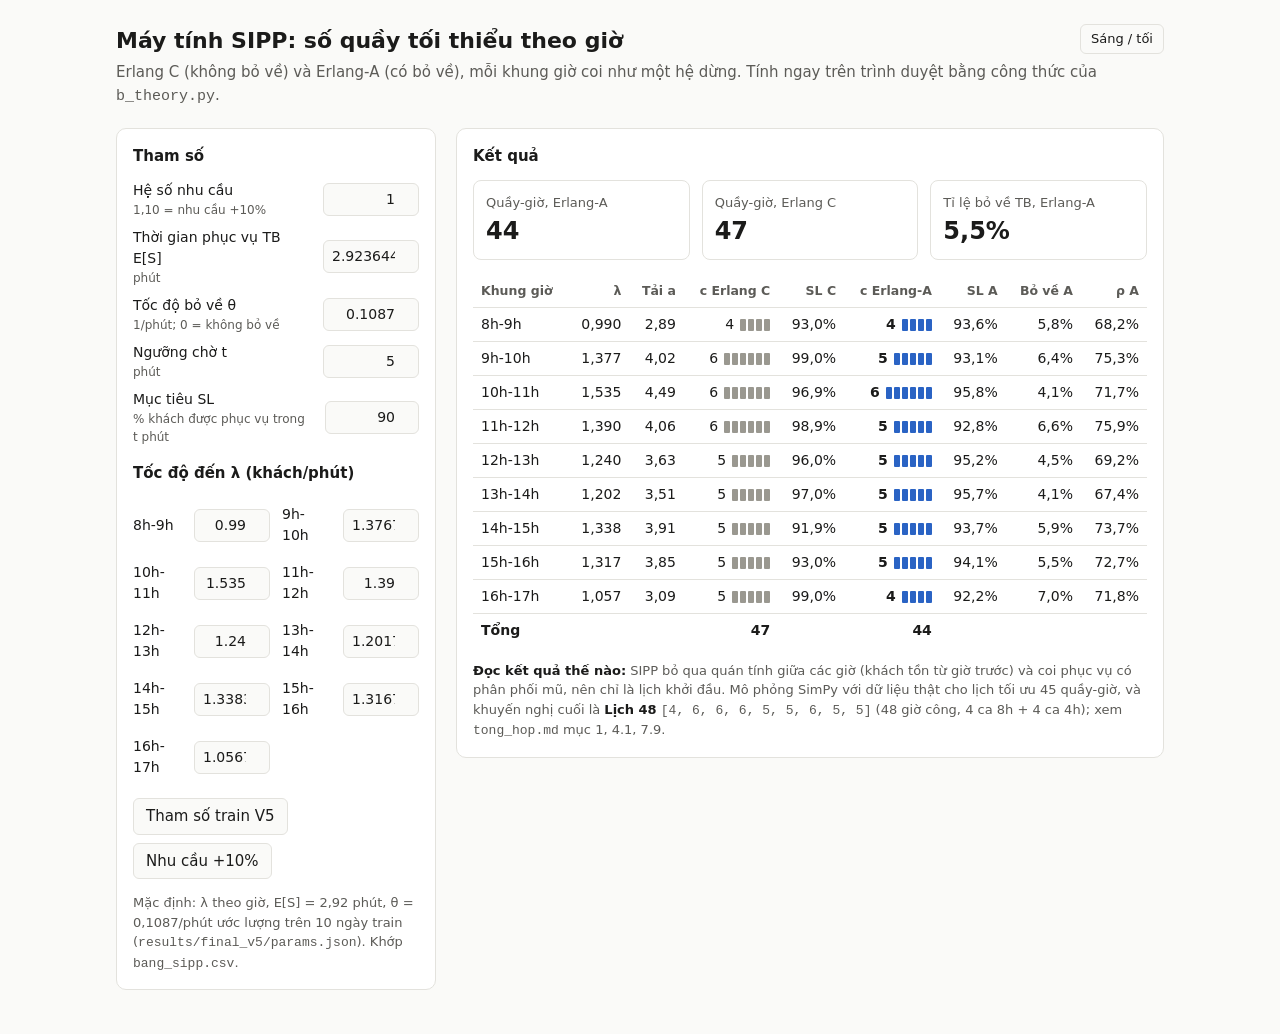
==== docs/demo/sipp.html @ 29e211b9 "feat(D5): trang demo SIPP (docs/demo/sipp.html), tính Erlang C / Erlang-A trên trình duyệt sipp_math" ====
<!doctype html>
<html lang="vi">
<head>
<meta charset="utf-8">
<meta name="viewport" content="width=device-width, initial-scale=1">
<title>Máy tính SIPP</title>
<style>
  :root {
    --bg: #fafaf8; --surface: #ffffff; --ink: #1b1b1a; --muted: #5c5b57; --line: #e3e2dd;
    --accent: #2a63c4; --accent-soft: #e4ecfa; --c-bar: #9a9890; --a-bar: #2a63c4; --warn: #b4441b;
  }
  @media (prefers-color-scheme: dark) {
    :root:not([data-theme="light"]) {
      --bg: #161615; --surface: #1f1f1d; --ink: #ecebe6; --muted: #a5a39c; --line: #34332f;
      --accent: #7aa6f0; --accent-soft: #23314a; --c-bar: #77756e; --a-bar: #7aa6f0; --warn: #f08a5d;
    }
  }
  :root[data-theme="dark"] {
    --bg: #161615; --surface: #1f1f1d; --ink: #ecebe6; --muted: #a5a39c; --line: #34332f;
    --accent: #7aa6f0; --accent-soft: #23314a; --c-bar: #77756e; --a-bar: #7aa6f0; --warn: #f08a5d;
  }
  * { box-sizing: border-box; }
  body { margin: 0; background: var(--bg); color: var(--ink);
         font: 15px/1.5 system-ui, -apple-system, "Segoe UI", Roboto, sans-serif; }
  main { max-width: 1080px; margin: 0 auto; padding: 24px 16px 48px; }
  h1 { font-size: 22px; margin: 0 0 4px; }
  .sub { color: var(--muted); margin: 0 0 20px; }
  .grid { display: grid; grid-template-columns: 320px 1fr; gap: 20px; align-items: start; }
  @media (max-width: 860px) { .grid { grid-template-columns: 1fr; } }
  section { background: var(--surface); border: 1px solid var(--line); border-radius: 10px; padding: 16px; min-width: 0; }
  h2 { font-size: 15px; margin: 0 0 12px; }
  label { display: flex; justify-content: space-between; align-items: center; gap: 12px; margin: 8px 0; font-size: 14px; }
  label span small { color: var(--muted); display: block; font-size: 12px; }
  input { width: 96px; padding: 5px 8px; border: 1px solid var(--line); border-radius: 6px;
          background: var(--bg); color: var(--ink); font: inherit; text-align: right; }
  input:focus { outline: 2px solid var(--accent); outline-offset: 1px; }
  .rates { display: grid; grid-template-columns: 1fr 1fr; gap: 0 12px; }
  .rates label input { width: 76px; }
  @media (max-width: 440px) { .rates { grid-template-columns: 1fr; } }
  .btns { display: flex; flex-wrap: wrap; gap: 8px; margin-top: 12px; }
  button { padding: 6px 12px; border: 1px solid var(--line); border-radius: 6px; background: var(--bg);
           color: var(--ink); font: inherit; cursor: pointer; }
  button:hover { border-color: var(--accent); }
  .kpis { display: grid; grid-template-columns: repeat(3, 1fr); gap: 12px; margin-bottom: 16px; }
  @media (max-width: 520px) { .kpis { grid-template-columns: 1fr; } }
  .kpi { border: 1px solid var(--line); border-radius: 8px; padding: 10px 12px; }
  .kpi b { display: block; font-size: 24px; font-variant-numeric: tabular-nums; }
  .kpi span { color: var(--muted); font-size: 13px; }
  .tablewrap { overflow-x: auto; }
  table { width: 100%; border-collapse: collapse; font-variant-numeric: tabular-nums; font-size: 14px; }
  th, td { padding: 6px 8px; border-bottom: 1px solid var(--line); text-align: right; white-space: nowrap; }
  th { color: var(--muted); font-weight: 600; font-size: 12.5px; }
  th:first-child, td:first-child { text-align: left; }
  tfoot td { font-weight: 600; border-bottom: none; }
  .bars { display: inline-flex; gap: 2px; vertical-align: middle; margin-left: 6px; }
  .bars i { display: inline-block; width: 6px; height: 12px; border-radius: 1px; background: var(--a-bar); }
  .c .bars i { background: var(--c-bar); }
  .note { color: var(--muted); font-size: 13px; margin: 14px 0 0; }
  .note strong { color: var(--ink); }
  .warn { color: var(--warn); }
  .theme { float: right; font-size: 13px; padding: 4px 10px; }
</style>
</head>
<body>
<main>
  <button class="theme" id="theme" type="button" aria-label="Đổi giao diện sáng / tối">Sáng / tối</button>
  <h1>Máy tính SIPP: số quầy tối thiểu theo giờ</h1>
  <p class="sub">Erlang C (không bỏ về) và Erlang-A (có bỏ về), mỗi khung giờ coi như một hệ dừng. Tính ngay trên trình duyệt bằng công thức của <code>b_theory.py</code>.</p>

  <div class="grid">
    <section aria-labelledby="h-in">
      <h2 id="h-in">Tham số</h2>
      <label><span>Hệ số nhu cầu<small>1,10 = nhu cầu +10%</small></span><input id="mult" type="number" step="0.05" min="0.1" value="1"></label>
      <label><span>Thời gian phục vụ TB E[S]<small>phút</small></span><input id="es" type="number" step="0.01" min="0.1"></label>
      <label><span>Tốc độ bỏ về θ<small>1/phút; 0 = không bỏ về</small></span><input id="theta" type="number" step="0.001" min="0"></label>
      <label><span>Ngưỡng chờ t<small>phút</small></span><input id="t" type="number" step="0.5" min="0" value="5"></label>
      <label><span>Mục tiêu SL<small>% khách được phục vụ trong t phút</small></span><input id="target" type="number" step="1" min="1" max="99.9" value="90"></label>
      <h2 style="margin-top:16px">Tốc độ đến λ (khách/phút)</h2>
      <div class="rates" id="rates"></div>
      <div class="btns">
        <button type="button" id="reset">Tham số train V5</button>
        <button type="button" id="plus10">Nhu cầu +10%</button>
      </div>
      <p class="note">Mặc định: λ theo giờ, E[S] = 2,92 phút, θ = 0,1087/phút ước lượng trên 10 ngày train (<code>results/final_v5/params.json</code>). Khớp <code>bang_sipp.csv</code>.</p>
    </section>

    <section aria-labelledby="h-out">
      <h2 id="h-out">Kết quả</h2>
      <div class="kpis">
        <div class="kpi"><span>Quầy-giờ, Erlang-A</span><b id="k-a">–</b></div>
        <div class="kpi"><span>Quầy-giờ, Erlang C</span><b id="k-c">–</b></div>
        <div class="kpi"><span>Tỉ lệ bỏ về TB, Erlang-A</span><b id="k-ab">–</b></div>
      </div>
      <div class="tablewrap">
        <table>
          <thead>
            <tr><th>Khung giờ</th><th>λ</th><th>Tải a</th><th>c Erlang C</th><th>SL C</th>
                <th>c Erlang-A</th><th>SL A</th><th>Bỏ về A</th><th>ρ A</th></tr>
          </thead>
          <tbody id="rows"></tbody>
          <tfoot><tr><td>Tổng</td><td></td><td></td><td id="f-c"></td><td></td><td id="f-a"></td><td></td><td></td><td></td></tr></tfoot>
        </table>
      </div>
      <p class="note" id="warn"></p>
      <p class="note"><strong>Đọc kết quả thế nào:</strong> SIPP bỏ qua quán tính giữa các giờ (khách tồn từ giờ trước) và coi phục vụ có phân phối mũ, nên chỉ là lịch khởi đầu. Mô phỏng SimPy với dữ liệu thật cho lịch tối ưu 45 quầy-giờ, và khuyến nghị cuối là <strong>Lịch 48</strong> <code>[4, 6, 6, 6, 5, 5, 6, 5, 5]</code> (48 giờ công, 4 ca 8h + 4 ca 4h); xem <code>tong_hop.md</code> mục 1, 4.1, 7.9.</p>
    </section>
  </div>
</main>

<script src="sipp_math.js"></script>
<script>
(function () {
  "use strict";
  var LABELS = ["8h-9h", "9h-10h", "10h-11h", "11h-12h", "12h-13h", "13h-14h", "14h-15h", "15h-16h", "16h-17h"];
  var DEFAULT = { rates: [0.99, 1.3767, 1.535, 1.39, 1.24, 1.2017, 1.3383, 1.3167, 1.0567],
                  es: 2.9236448156318935, theta: 0.1087, t: 5, target: 90, mult: 1 };
  var $ = function (id) { return document.getElementById(id); };
  var fmt = function (x, d) { return isFinite(x) ? x.toFixed(d).replace(".", ",") : "–"; };
  var pct = function (x) { return isFinite(x) ? (x * 100).toFixed(1).replace(".", ",") + "%" : "–"; };
  var bars = function (n) { return '<span class="bars" aria-hidden="true">' + new Array(n + 1).join("<i></i>") + "</span>"; };

  var ratesBox = $("rates");
  LABELS.forEach(function (lab, h) {
    ratesBox.insertAdjacentHTML("beforeend",
      '<label><span>' + lab + '</span><input id="r' + h + '" type="number" step="0.01" min="0" aria-label="λ ' + lab + '"></label>');
  });

  function setInputs(p) {
    p.rates.forEach(function (r, h) { $("r" + h).value = r; });
    $("es").value = p.es; $("theta").value = p.theta; $("t").value = p.t;
    $("target").value = p.target; $("mult").value = p.mult;
  }

  function num(id) { var v = parseFloat($(id).value); return isFinite(v) ? v : NaN; }

  function render() {
    var mult = num("mult"), es = num("es"), theta = num("theta"), t = num("t"), target = num("target") / 100;
    var rates = LABELS.map(function (_, h) { return num("r" + h) * mult; });
    var bad = [mult, es, theta, t, target].concat(rates).some(function (v) { return !isFinite(v) || v < 0; }) ||
              es <= 0 || target <= 0 || target >= 1;
    if (bad) { $("warn").innerHTML = '<span class="warn">Tham số chưa hợp lệ: cần số dương, mục tiêu trong (0, 100).</span>'; return; }
    var mu = 1 / es;
    var sa = SippMath.sippSchedule(rates, mu, theta, target, t, true);
    var sc = SippMath.sippSchedule(rates, mu, 0, target, t, false);
    var html = "", totA = 0, totC = 0, abArr = 0, lamTot = 0, notFound = [];
    rates.forEach(function (lam, h) {
      var ca = sa[h].c, cc = sc[h].c;
      var ea = SippMath.erlangA(lam, mu, theta, ca, t), ec = SippMath.mmc(lam, mu, cc, t);
      if (!sa[h].found || !sc[h].found) notFound.push(LABELS[h]);
      totA += ca; totC += cc; abArr += ea.p_ab * lam; lamTot += lam;
      html += "<tr><td>" + LABELS[h] + "</td><td>" + fmt(lam, 3) + "</td><td>" + fmt(lam * es, 2) + "</td>" +
              '<td class="c">' + cc + bars(cc) + "</td><td>" + pct(ec.P_sla) + "</td>" +
              "<td><strong>" + ca + "</strong>" + bars(ca) + "</td><td>" + pct(ea.SL) + "</td>" +
              "<td>" + pct(ea.p_ab) + "</td><td>" + pct(ea.util) + "</td></tr>";
    });
    $("rows").innerHTML = html;
    $("f-a").textContent = totA; $("f-c").textContent = totC;
    $("k-a").textContent = totA; $("k-c").textContent = totC;
    $("k-ab").textContent = lamTot > 0 ? pct(abArr / lamTot) : "–";
    $("warn").innerHTML = notFound.length
      ? '<span class="warn">Không đạt mục tiêu với tối đa 40 giá trị c ở: ' + notFound.join(", ") + " (hiển thị c dự phòng).</span>" : "";
  }

  document.querySelectorAll("input").forEach(function (el) { el.addEventListener("input", render); });
  $("reset").addEventListener("click", function () { setInputs(DEFAULT); render(); });
  $("plus10").addEventListener("click", function () { $("mult").value = 1.1; render(); });
  $("theme").addEventListener("click", function () {
    var root = document.documentElement, dark = root.getAttribute("data-theme") === "dark" ||
      (!root.getAttribute("data-theme") && window.matchMedia("(prefers-color-scheme: dark)").matches);
    root.setAttribute("data-theme", dark ? "light" : "dark");
  });
  setInputs(DEFAULT);
  render();
})();
</script>
</body>
</html>
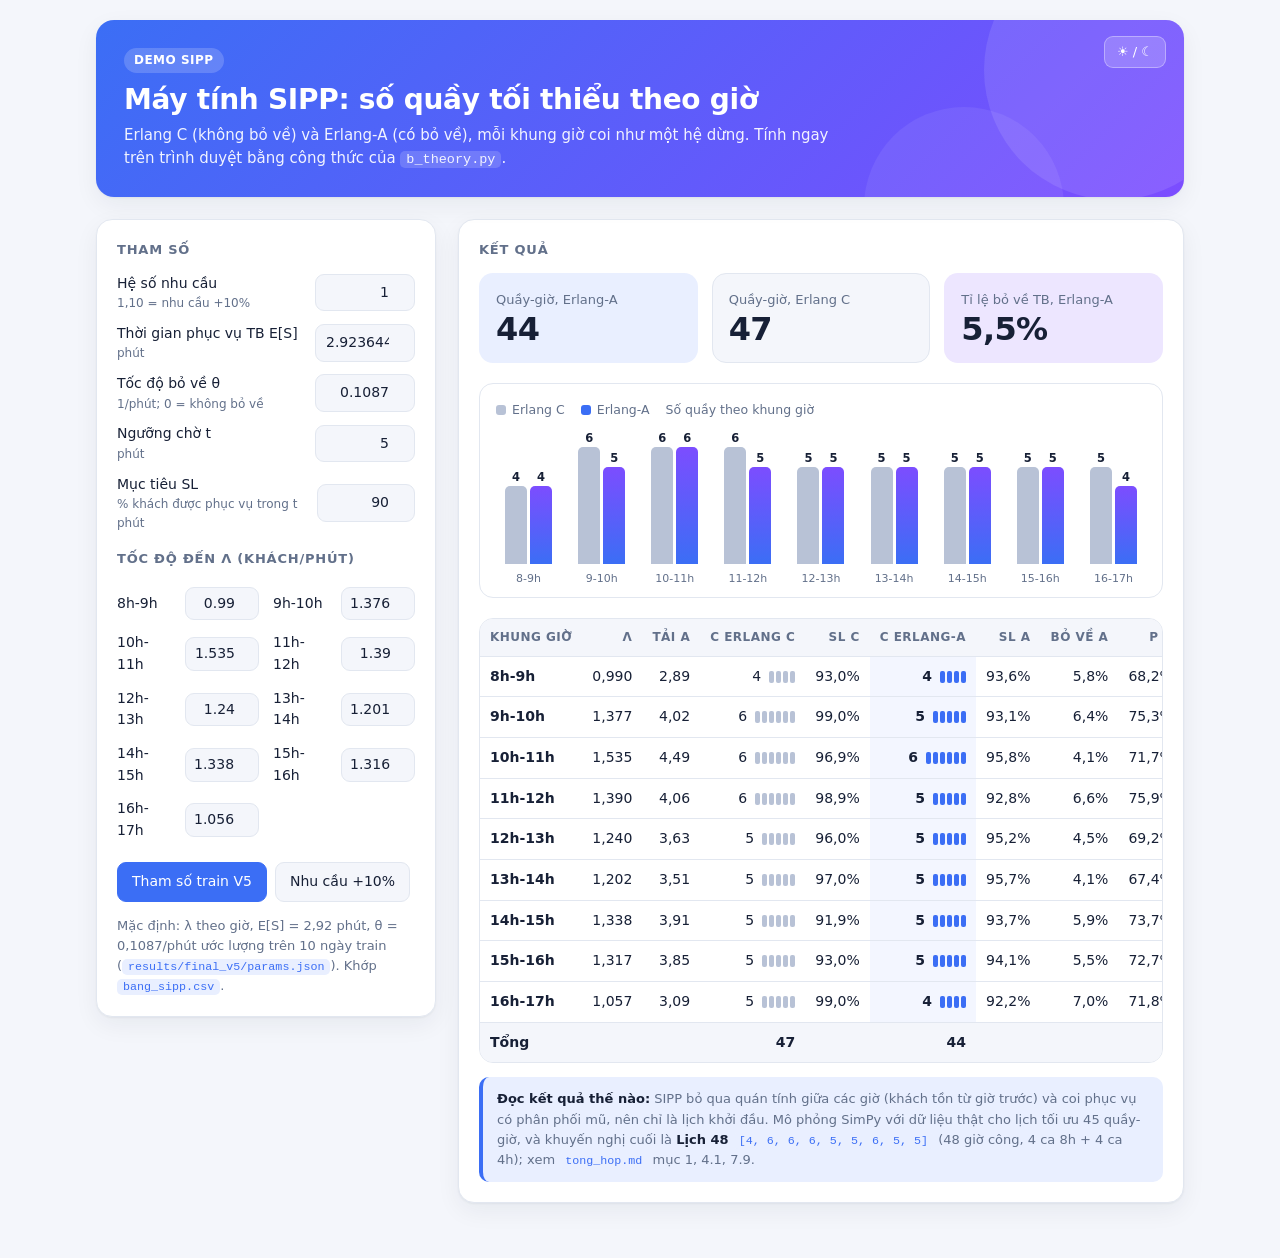
==== commit 28b958e5: "style(demo): làm đẹp giao diện trang SIPP, thêm biểu đồ cột Erlang C / Erlang-A Co-Authored-By: Clau" ====
--- a/docs/demo/sipp.html
+++ b/docs/demo/sipp.html
@@ -6,69 +6,113 @@
 <title>Máy tính SIPP</title>
 <style>
   :root {
-    --bg: #fafaf8; --surface: #ffffff; --ink: #1b1b1a; --muted: #5c5b57; --line: #e3e2dd;
-    --accent: #2a63c4; --accent-soft: #e4ecfa; --c-bar: #9a9890; --a-bar: #2a63c4; --warn: #b4441b;
+    --bg: #f4f6fb; --surface: #ffffff; --ink: #172036; --muted: #62708a; --line: #e2e7f0;
+    --accent: #3b6ef5; --accent2: #7c4dff; --accent-soft: #e9efff; --c-bar: #b8c2d6; --a-bar: #3b6ef5;
+    --warn: #d4501f; --shadow: 0 1px 2px rgba(23,32,54,.05), 0 8px 24px rgba(23,32,54,.06);
+    --hero: linear-gradient(135deg, #3b6ef5 0%, #7c4dff 100%);
   }
   @media (prefers-color-scheme: dark) {
     :root:not([data-theme="light"]) {
-      --bg: #161615; --surface: #1f1f1d; --ink: #ecebe6; --muted: #a5a39c; --line: #34332f;
-      --accent: #7aa6f0; --accent-soft: #23314a; --c-bar: #77756e; --a-bar: #7aa6f0; --warn: #f08a5d;
+      --bg: #0f1423; --surface: #171d31; --ink: #e8ecf8; --muted: #93a0bd; --line: #262e47;
+      --accent: #7c9cff; --accent2: #a58bff; --accent-soft: #212b4d; --c-bar: #4a5576; --a-bar: #7c9cff;
+      --warn: #ff9166; --shadow: 0 1px 2px rgba(0,0,0,.3), 0 8px 24px rgba(0,0,0,.35);
+      --hero: linear-gradient(135deg, #2a3f8f 0%, #4a2f9e 100%);
     }
   }
   :root[data-theme="dark"] {
-    --bg: #161615; --surface: #1f1f1d; --ink: #ecebe6; --muted: #a5a39c; --line: #34332f;
-    --accent: #7aa6f0; --accent-soft: #23314a; --c-bar: #77756e; --a-bar: #7aa6f0; --warn: #f08a5d;
+    --bg: #0f1423; --surface: #171d31; --ink: #e8ecf8; --muted: #93a0bd; --line: #262e47;
+    --accent: #7c9cff; --accent2: #a58bff; --accent-soft: #212b4d; --c-bar: #4a5576; --a-bar: #7c9cff;
+    --warn: #ff9166; --shadow: 0 1px 2px rgba(0,0,0,.3), 0 8px 24px rgba(0,0,0,.35);
+    --hero: linear-gradient(135deg, #2a3f8f 0%, #4a2f9e 100%);
   }
   * { box-sizing: border-box; }
   body { margin: 0; background: var(--bg); color: var(--ink);
-         font: 15px/1.5 system-ui, -apple-system, "Segoe UI", Roboto, sans-serif; }
-  main { max-width: 1080px; margin: 0 auto; padding: 24px 16px 48px; }
-  h1 { font-size: 22px; margin: 0 0 4px; }
-  .sub { color: var(--muted); margin: 0 0 20px; }
-  .grid { display: grid; grid-template-columns: 320px 1fr; gap: 20px; align-items: start; }
-  @media (max-width: 860px) { .grid { grid-template-columns: 1fr; } }
-  section { background: var(--surface); border: 1px solid var(--line); border-radius: 10px; padding: 16px; min-width: 0; }
-  h2 { font-size: 15px; margin: 0 0 12px; }
-  label { display: flex; justify-content: space-between; align-items: center; gap: 12px; margin: 8px 0; font-size: 14px; }
-  label span small { color: var(--muted); display: block; font-size: 12px; }
-  input { width: 96px; padding: 5px 8px; border: 1px solid var(--line); border-radius: 6px;
-          background: var(--bg); color: var(--ink); font: inherit; text-align: right; }
-  input:focus { outline: 2px solid var(--accent); outline-offset: 1px; }
-  .rates { display: grid; grid-template-columns: 1fr 1fr; gap: 0 12px; }
-  .rates label input { width: 76px; }
+         font: 15px/1.55 Inter, system-ui, -apple-system, "Segoe UI", Roboto, sans-serif; }
+  main { max-width: 1120px; margin: 0 auto; padding: 20px 16px 56px; }
+  .hero { position: relative; background: var(--hero); color: #fff; border-radius: 18px; padding: 28px 28px 26px;
+          margin-bottom: 22px; box-shadow: var(--shadow); overflow: hidden; }
+  .hero::after { content: ""; position: absolute; right: -60px; top: -80px; width: 260px; height: 260px;
+                 border-radius: 50%; background: rgba(255,255,255,.1); }
+  .hero::before { content: ""; position: absolute; right: 120px; bottom: -110px; width: 200px; height: 200px;
+                  border-radius: 50%; background: rgba(255,255,255,.07); }
+  .hero > * { position: relative; z-index: 1; }
+  .badge { display: inline-block; font-size: 12px; font-weight: 600; letter-spacing: .04em; text-transform: uppercase;
+           background: rgba(255,255,255,.18); padding: 3px 10px; border-radius: 999px; margin-bottom: 10px; }
+  h1 { font-size: 28px; line-height: 1.2; margin: 0 0 8px; letter-spacing: -.01em; max-width: 720px; }
+  .sub { margin: 0; max-width: 720px; opacity: .92; }
+  .sub code { background: rgba(255,255,255,.18); color: #fff; }
+  code { background: var(--accent-soft); color: var(--accent); padding: 1px 6px; border-radius: 5px; font-size: .9em; }
+  .grid { display: grid; grid-template-columns: 340px 1fr; gap: 22px; align-items: start; }
+  @media (max-width: 900px) { .grid { grid-template-columns: 1fr; } }
+  section { background: var(--surface); border: 1px solid var(--line); border-radius: 16px; padding: 20px;
+            min-width: 0; box-shadow: var(--shadow); }
+  .side { position: sticky; top: 16px; }
+  @media (max-width: 900px) { .side { position: static; } }
+  h2 { font-size: 13px; margin: 0 0 12px; text-transform: uppercase; letter-spacing: .06em; color: var(--muted); }
+  label { display: flex; justify-content: space-between; align-items: center; gap: 12px; margin: 10px 0; font-size: 14px; font-weight: 500; }
+  label span small { color: var(--muted); display: block; font-size: 12px; font-weight: 400; }
+  input { width: 100px; padding: 7px 10px; border: 1px solid var(--line); border-radius: 9px;
+          background: var(--bg); color: var(--ink); font: inherit; text-align: right; transition: border-color .15s, box-shadow .15s; }
+  input:hover { border-color: var(--accent); }
+  input:focus { outline: none; border-color: var(--accent); box-shadow: 0 0 0 3px var(--accent-soft); }
+  .rates { display: grid; grid-template-columns: 1fr 1fr; gap: 0 14px; }
+  .rates label { margin: 6px 0; }
+  .rates label input { width: 74px; padding: 5px 8px; }
   @media (max-width: 440px) { .rates { grid-template-columns: 1fr; } }
-  .btns { display: flex; flex-wrap: wrap; gap: 8px; margin-top: 12px; }
-  button { padding: 6px 12px; border: 1px solid var(--line); border-radius: 6px; background: var(--bg);
-           color: var(--ink); font: inherit; cursor: pointer; }
-  button:hover { border-color: var(--accent); }
-  .kpis { display: grid; grid-template-columns: repeat(3, 1fr); gap: 12px; margin-bottom: 16px; }
-  @media (max-width: 520px) { .kpis { grid-template-columns: 1fr; } }
-  .kpi { border: 1px solid var(--line); border-radius: 8px; padding: 10px 12px; }
-  .kpi b { display: block; font-size: 24px; font-variant-numeric: tabular-nums; }
-  .kpi span { color: var(--muted); font-size: 13px; }
-  .tablewrap { overflow-x: auto; }
+  .btns { display: flex; flex-wrap: wrap; gap: 8px; margin-top: 14px; }
+  button { padding: 8px 14px; border: 1px solid var(--line); border-radius: 9px; background: var(--bg);
+           color: var(--ink); font: inherit; font-size: 14px; font-weight: 500; cursor: pointer; transition: all .15s; }
+  button:hover { border-color: var(--accent); color: var(--accent); transform: translateY(-1px); }
+  button.primary { background: var(--accent); border-color: var(--accent); color: #fff; }
+  button.primary:hover { color: #fff; filter: brightness(1.08); }
+  .kpis { display: grid; grid-template-columns: repeat(3, 1fr); gap: 14px; margin-bottom: 20px; }
+  @media (max-width: 560px) { .kpis { grid-template-columns: 1fr; } }
+  .kpi { border-radius: 14px; padding: 14px 16px; background: var(--accent-soft); border: 1px solid transparent; }
+  .kpi:nth-child(2) { background: var(--bg); border-color: var(--line); }
+  .kpi:nth-child(3) { background: color-mix(in srgb, var(--accent2) 14%, var(--surface)); }
+  .kpi b { display: block; font-size: 32px; line-height: 1.15; font-variant-numeric: tabular-nums; letter-spacing: -.02em; }
+  .kpi span { color: var(--muted); font-size: 13px; font-weight: 500; }
+  .chart { margin-bottom: 20px; padding: 16px 16px 10px; border: 1px solid var(--line); border-radius: 14px; }
+  .legend { display: flex; flex-wrap: wrap; gap: 16px; font-size: 12.5px; color: var(--muted); margin-bottom: 8px; }
+  .legend i { display: inline-block; width: 10px; height: 10px; border-radius: 3px; margin-right: 6px; vertical-align: -1px; }
+  .cols { display: grid; grid-template-columns: repeat(9, 1fr); gap: 8px; height: 160px; align-items: end; }
+  .col { display: flex; flex-direction: column; align-items: center; height: 100%; justify-content: flex-end; min-width: 0; }
+  .pair { display: flex; gap: 3px; align-items: flex-end; width: 100%; justify-content: center; flex: 1; }
+  .pair div { width: 40%; max-width: 22px; border-radius: 5px 5px 0 0; position: relative; min-height: 2px; transition: height .3s; }
+  .pair .bc { background: var(--c-bar); } .pair .ba { background: linear-gradient(180deg, var(--accent2), var(--a-bar)); }
+  .pair div em { position: absolute; top: -17px; left: 50%; transform: translateX(-50%); font-style: normal; font-size: 11.5px; font-weight: 600; color: var(--ink); }
+  .col small { margin-top: 6px; font-size: 11px; color: var(--muted); white-space: nowrap; }
+  .tablewrap { overflow-x: auto; border: 1px solid var(--line); border-radius: 14px; }
   table { width: 100%; border-collapse: collapse; font-variant-numeric: tabular-nums; font-size: 14px; }
-  th, td { padding: 6px 8px; border-bottom: 1px solid var(--line); text-align: right; white-space: nowrap; }
-  th { color: var(--muted); font-weight: 600; font-size: 12.5px; }
-  th:first-child, td:first-child { text-align: left; }
-  tfoot td { font-weight: 600; border-bottom: none; }
-  .bars { display: inline-flex; gap: 2px; vertical-align: middle; margin-left: 6px; }
-  .bars i { display: inline-block; width: 6px; height: 12px; border-radius: 1px; background: var(--a-bar); }
+  th, td { padding: 9px 10px; border-bottom: 1px solid var(--line); text-align: right; white-space: nowrap; }
+  th { color: var(--muted); font-weight: 600; font-size: 12px; text-transform: uppercase; letter-spacing: .04em; background: var(--bg); }
+  th:first-child, td:first-child { text-align: left; font-weight: 600; }
+  tbody tr:hover { background: var(--accent-soft); }
+  tbody td:nth-child(6) { background: color-mix(in srgb, var(--accent) 6%, transparent); }
+  tfoot td { font-weight: 700; border-bottom: none; background: var(--bg); }
+  .bars { display: inline-flex; gap: 2px; vertical-align: middle; margin-left: 8px; }
+  .bars i { display: inline-block; width: 5px; height: 12px; border-radius: 2px; background: var(--a-bar); }
   .c .bars i { background: var(--c-bar); }
   .note { color: var(--muted); font-size: 13px; margin: 14px 0 0; }
   .note strong { color: var(--ink); }
-  .warn { color: var(--warn); }
-  .theme { float: right; font-size: 13px; padding: 4px 10px; }
+  .callout { background: var(--accent-soft); border-left: 4px solid var(--accent); border-radius: 10px; padding: 12px 14px; }
+  .warn { color: var(--warn); font-weight: 500; }
+  .theme { position: absolute; top: 16px; right: 18px; z-index: 2; background: rgba(255,255,255,.18); color: #fff;
+           border-color: rgba(255,255,255,.35); padding: 5px 12px; font-size: 13px; }
+  .theme:hover { color: #fff; background: rgba(255,255,255,.3); border-color: #fff; }
 </style>
 </head>
 <body>
 <main>
-  <button class="theme" id="theme" type="button" aria-label="Đổi giao diện sáng / tối">Sáng / tối</button>
+  <header class="hero">
+  <button class="theme" id="theme" type="button" aria-label="Đổi giao diện sáng / tối">&#9728; / &#9790;</button>
+  <span class="badge">Demo SIPP</span>
   <h1>Máy tính SIPP: số quầy tối thiểu theo giờ</h1>
   <p class="sub">Erlang C (không bỏ về) và Erlang-A (có bỏ về), mỗi khung giờ coi như một hệ dừng. Tính ngay trên trình duyệt bằng công thức của <code>b_theory.py</code>.</p>
+  </header>
 
   <div class="grid">
-    <section aria-labelledby="h-in">
+    <section class="side" aria-labelledby="h-in">
       <h2 id="h-in">Tham số</h2>
       <label><span>Hệ số nhu cầu<small>1,10 = nhu cầu +10%</small></span><input id="mult" type="number" step="0.05" min="0.1" value="1"></label>
       <label><span>Thời gian phục vụ TB E[S]<small>phút</small></span><input id="es" type="number" step="0.01" min="0.1"></label>
@@ -78,7 +122,7 @@
       <h2 style="margin-top:16px">Tốc độ đến λ (khách/phút)</h2>
       <div class="rates" id="rates"></div>
       <div class="btns">
-        <button type="button" id="reset">Tham số train V5</button>
+        <button type="button" class="primary" id="reset">Tham số train V5</button>
         <button type="button" id="plus10">Nhu cầu +10%</button>
       </div>
       <p class="note">Mặc định: λ theo giờ, E[S] = 2,92 phút, θ = 0,1087/phút ước lượng trên 10 ngày train (<code>results/final_v5/params.json</code>). Khớp <code>bang_sipp.csv</code>.</p>
@@ -90,6 +134,10 @@
         <div class="kpi"><span>Quầy-giờ, Erlang-A</span><b id="k-a">–</b></div>
         <div class="kpi"><span>Quầy-giờ, Erlang C</span><b id="k-c">–</b></div>
         <div class="kpi"><span>Tỉ lệ bỏ về TB, Erlang-A</span><b id="k-ab">–</b></div>
+      </div>
+      <div class="chart">
+        <div class="legend"><span><i style="background:var(--c-bar)"></i>Erlang C</span><span><i style="background:var(--a-bar)"></i>Erlang-A</span><span>Số quầy theo khung giờ</span></div>
+        <div class="cols" id="chart"></div>
       </div>
       <div class="tablewrap">
         <table>
@@ -102,7 +150,7 @@
         </table>
       </div>
       <p class="note" id="warn"></p>
-      <p class="note"><strong>Đọc kết quả thế nào:</strong> SIPP bỏ qua quán tính giữa các giờ (khách tồn từ giờ trước) và coi phục vụ có phân phối mũ, nên chỉ là lịch khởi đầu. Mô phỏng SimPy với dữ liệu thật cho lịch tối ưu 45 quầy-giờ, và khuyến nghị cuối là <strong>Lịch 48</strong> <code>[4, 6, 6, 6, 5, 5, 6, 5, 5]</code> (48 giờ công, 4 ca 8h + 4 ca 4h); xem <code>tong_hop.md</code> mục 1, 4.1, 7.9.</p>
+      <p class="note callout"><strong>Đọc kết quả thế nào:</strong> SIPP bỏ qua quán tính giữa các giờ (khách tồn từ giờ trước) và coi phục vụ có phân phối mũ, nên chỉ là lịch khởi đầu. Mô phỏng SimPy với dữ liệu thật cho lịch tối ưu 45 quầy-giờ, và khuyến nghị cuối là <strong>Lịch 48</strong> <code>[4, 6, 6, 6, 5, 5, 6, 5, 5]</code> (48 giờ công, 4 ca 8h + 4 ca 4h); xem <code>tong_hop.md</code> mục 1, 4.1, 7.9.</p>
     </section>
   </div>
 </main>
@@ -154,6 +202,12 @@
               "<td>" + pct(ea.p_ab) + "</td><td>" + pct(ea.util) + "</td></tr>";
     });
     $("rows").innerHTML = html;
+    var mx = Math.max.apply(null, sa.concat(sc).map(function (o) { return o.c; })) || 1, ch = "";
+    LABELS.forEach(function (lab, h) {
+      ch += '<div class="col"><div class="pair"><div class="bc" style="height:' + (sc[h].c / mx * 85) + '%"><em>' + sc[h].c +
+            '</em></div><div class="ba" style="height:' + (sa[h].c / mx * 85) + '%"><em>' + sa[h].c + '</em></div></div><small>' + lab.replace("h-", "-") + '</small></div>';
+    });
+    $("chart").innerHTML = ch;
     $("f-a").textContent = totA; $("f-c").textContent = totC;
     $("k-a").textContent = totA; $("k-c").textContent = totC;
     $("k-ab").textContent = lamTot > 0 ? pct(abArr / lamTot) : "–";
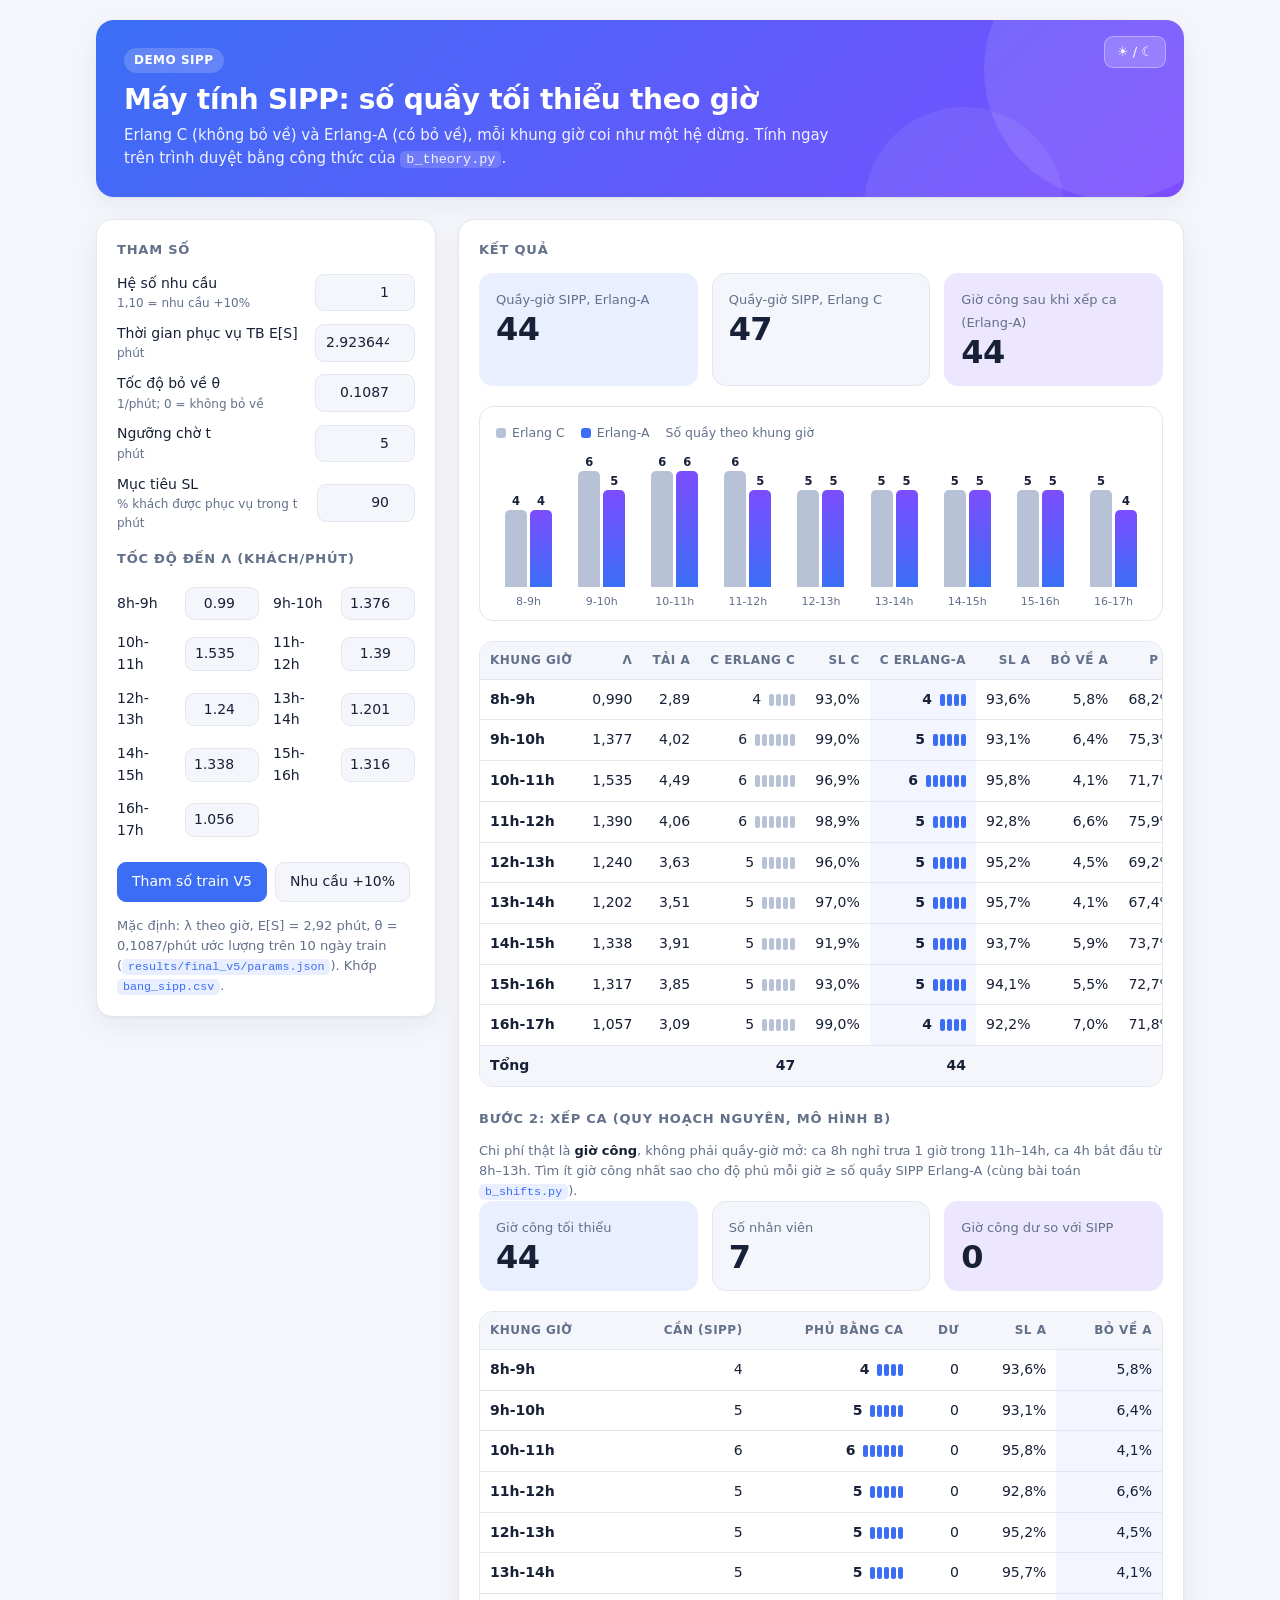
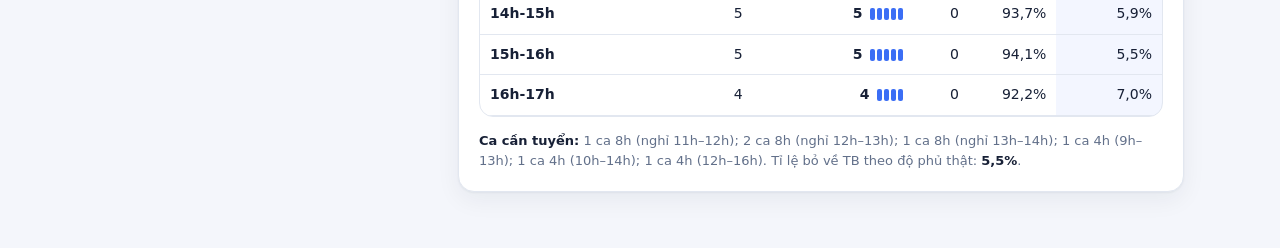
==== commit 3a552717: "feat(demo): thêm bước xếp ca (giờ công) vào trang SIPP theo lý thuyết tối ưu MILP Co-Authored-By: Cl" ====
--- a/docs/demo/sipp.html
+++ b/docs/demo/sipp.html
@@ -131,9 +131,9 @@
     <section aria-labelledby="h-out">
       <h2 id="h-out">Kết quả</h2>
       <div class="kpis">
-        <div class="kpi"><span>Quầy-giờ, Erlang-A</span><b id="k-a">–</b></div>
-        <div class="kpi"><span>Quầy-giờ, Erlang C</span><b id="k-c">–</b></div>
-        <div class="kpi"><span>Tỉ lệ bỏ về TB, Erlang-A</span><b id="k-ab">–</b></div>
+        <div class="kpi"><span>Quầy-giờ SIPP, Erlang-A</span><b id="k-a">–</b></div>
+        <div class="kpi"><span>Quầy-giờ SIPP, Erlang C</span><b id="k-c">–</b></div>
+        <div class="kpi"><span>Giờ công sau khi xếp ca (Erlang-A)</span><b id="k-w">–</b></div>
       </div>
       <div class="chart">
         <div class="legend"><span><i style="background:var(--c-bar)"></i>Erlang C</span><span><i style="background:var(--a-bar)"></i>Erlang-A</span><span>Số quầy theo khung giờ</span></div>
@@ -150,7 +150,21 @@
         </table>
       </div>
       <p class="note" id="warn"></p>
-      <p class="note callout"><strong>Đọc kết quả thế nào:</strong> SIPP bỏ qua quán tính giữa các giờ (khách tồn từ giờ trước) và coi phục vụ có phân phối mũ, nên chỉ là lịch khởi đầu. Mô phỏng SimPy với dữ liệu thật cho lịch tối ưu 45 quầy-giờ, và khuyến nghị cuối là <strong>Lịch 48</strong> <code>[4, 6, 6, 6, 5, 5, 6, 5, 5]</code> (48 giờ công, 4 ca 8h + 4 ca 4h); xem <code>tong_hop.md</code> mục 1, 4.1, 7.9.</p>
+
+      <h2 style="margin-top:22px">Bước 2: xếp ca (quy hoạch nguyên, mô hình B)</h2>
+      <p class="note" style="margin-top:0">Chi phí thật là <strong>giờ công</strong>, không phải quầy-giờ mở: ca 8h nghỉ trưa 1 giờ trong 11h–14h, ca 4h bắt đầu từ 8h–13h. Tìm ít giờ công nhất sao cho độ phủ mỗi giờ ≥ số quầy SIPP Erlang-A (cùng bài toán <code>b_shifts.py</code>).</p>
+      <div class="kpis">
+        <div class="kpi"><span>Giờ công tối thiểu</span><b id="s-w">–</b></div>
+        <div class="kpi"><span>Số nhân viên</span><b id="s-n">–</b></div>
+        <div class="kpi"><span>Giờ công dư so với SIPP</span><b id="s-x">–</b></div>
+      </div>
+      <div class="tablewrap">
+        <table>
+          <thead><tr id="s-head"></tr></thead>
+          <tbody id="s-rows"></tbody>
+        </table>
+      </div>
+      <p class="note" id="s-list"></p>
     </section>
   </div>
 </main>
@@ -180,6 +194,36 @@
   }
 
   function num(id) { var v = parseFloat($(id).value); return isFinite(v) ? v : NaN; }
+
+  var HOURS = [8, 9, 10, 11, 12, 13, 14, 15, 16];
+
+  // Buoc 2: xep ca cho lich SIPP Erlang-A, roi tinh lai SL / bo ve theo do phu that (>= c SIPP)
+  function renderShifts(rates, sa, mu, theta, t, target) {
+    var req = sa.map(function (o) { return o.c; });
+    var sh = SippMath.shiftSchedule(req, 3, 5);
+    if (!sh) { $("s-rows").innerHTML = ""; $("s-list").innerHTML = '<span class="warn">Không xếp được ca cho lịch này.</span>'; return; }
+    var sumReq = req.reduce(function (a, b) { return a + b; }, 0);
+    $("k-w").textContent = sh.work; $("s-w").textContent = sh.work;
+    $("s-n").textContent = sh.staff; $("s-x").textContent = sh.work - sumReq;
+    $("s-head").innerHTML = "<th>Khung giờ</th><th>Cần (SIPP)</th><th>Phủ bằng ca</th><th>Dư</th><th>SL A</th><th>Bỏ về A</th>";
+    var rows = "", abArr = 0, lamTot = 0;
+    rates.forEach(function (lam, h) {
+      var cov = sh.coverage[h], e = SippMath.erlangA(lam, mu, theta, cov, t);
+      abArr += e.p_ab * lam; lamTot += lam;
+      rows += "<tr><td>" + LABELS[h] + "</td><td>" + req[h] + "</td><td><strong>" + cov + "</strong>" + bars(cov) + "</td><td>" +
+              (cov - req[h]) + "</td><td>" + pct(e.SL) + "</td><td>" + pct(e.p_ab) + "</td></tr>";
+    });
+    $("s-rows").innerHTML = rows;
+    var parts = [];
+    sh.lunches.forEach(function (l, i) {
+      if (sh.n8[i] > 0) parts.push(sh.n8[i] + " ca 8h (nghỉ " + HOURS[l] + "h–" + (HOURS[l] + 1) + "h)");
+    });
+    sh.n4.forEach(function (n, s) { if (n > 0) parts.push(n + " ca 4h (" + HOURS[s] + "h–" + (HOURS[s] + 4) + "h)"); });
+    $("s-list").innerHTML = "<strong>Ca cần tuyển:</strong> " + parts.join("; ") + ". Tỉ lệ bỏ về TB theo độ phủ thật: <strong>" +
+      (lamTot > 0 ? pct(abArr / lamTot) : "–") + "</strong>." +
+      (sh.work - sumReq > 0 ? " Lịch SIPP thô (" + sumReq + " quầy-giờ) không phủ đúng bằng ca nên cần thêm " + (sh.work - sumReq) +
+        " giờ công." : "");
+  }
 
   function render() {
     var mult = num("mult"), es = num("es"), theta = num("theta"), t = num("t"), target = num("target") / 100;
@@ -210,7 +254,7 @@
     $("chart").innerHTML = ch;
     $("f-a").textContent = totA; $("f-c").textContent = totC;
     $("k-a").textContent = totA; $("k-c").textContent = totC;
-    $("k-ab").textContent = lamTot > 0 ? pct(abArr / lamTot) : "–";
+    renderShifts(rates, sa, mu, theta, t, target);
     $("warn").innerHTML = notFound.length
       ? '<span class="warn">Không đạt mục tiêu với tối đa 40 giá trị c ở: ' + notFound.join(", ") + " (hiển thị c dự phòng).</span>" : "";
   }
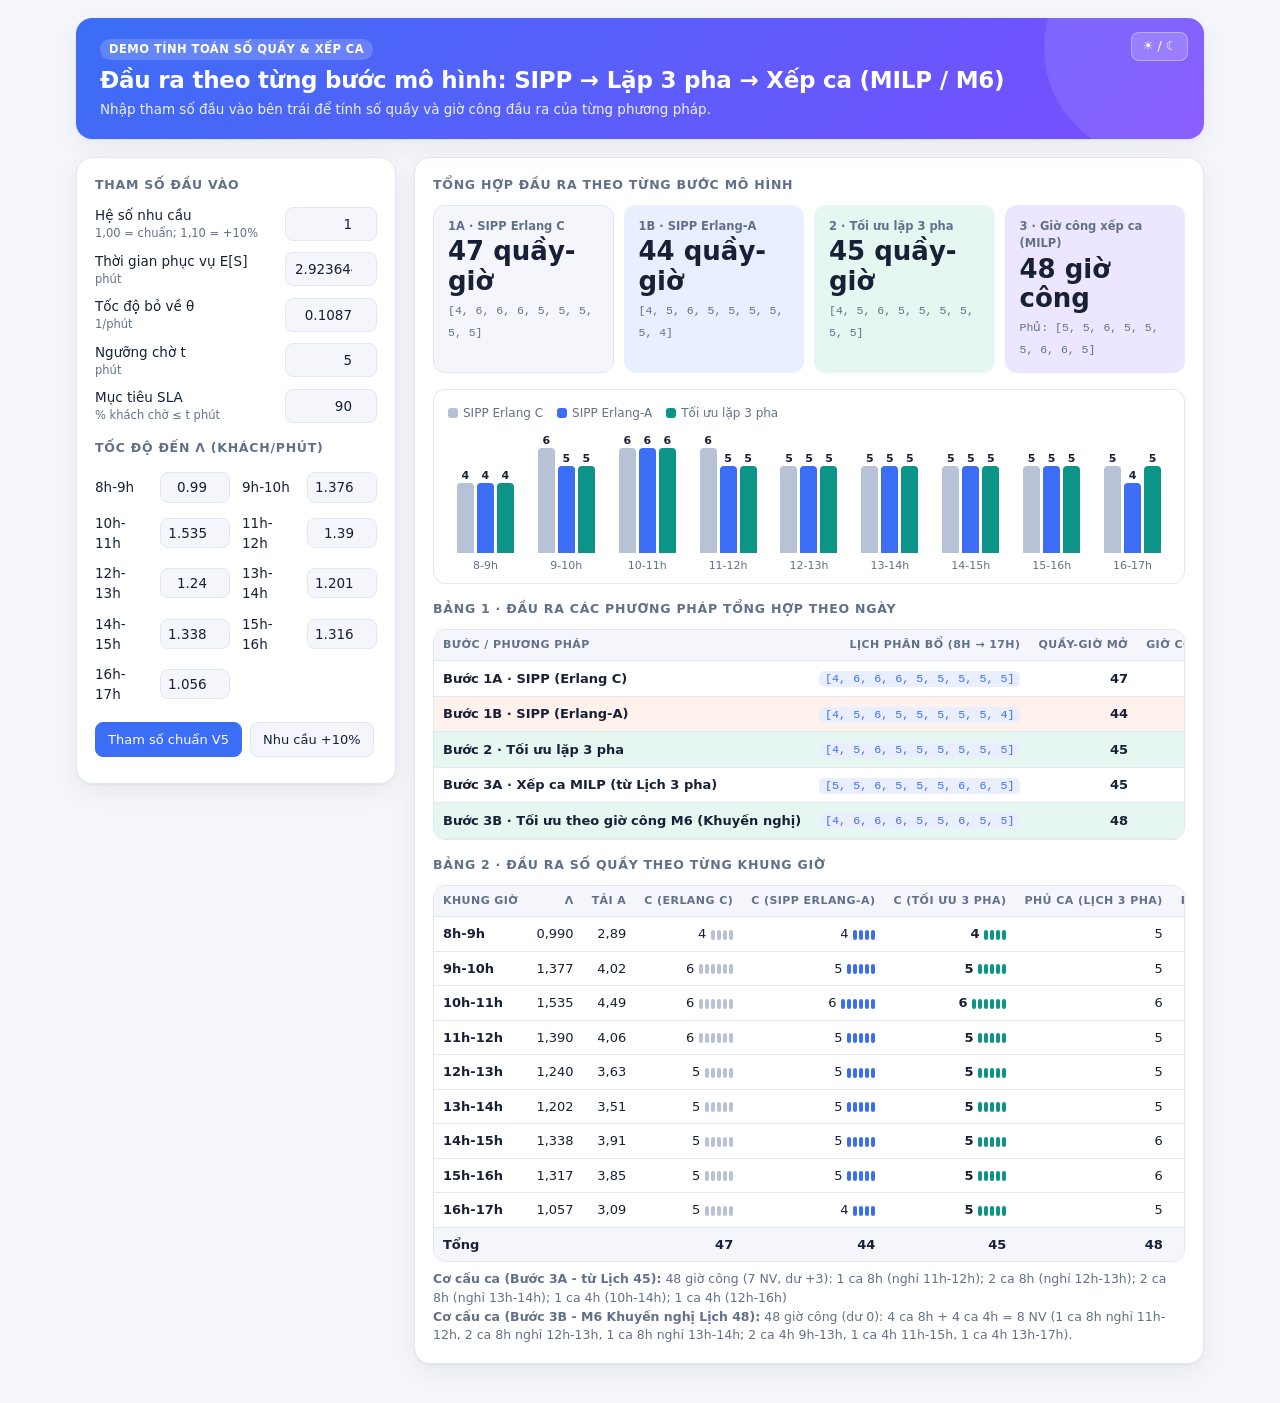
==== commit 3f7e3c63: "feat(demo): add 3-phase optimization (44->45) and MILP/M6 shift outputs (48h) with compact UI" ====
--- a/docs/demo/sipp.html
+++ b/docs/demo/sipp.html
@@ -3,168 +3,213 @@
 <head>
 <meta charset="utf-8">
 <meta name="viewport" content="width=device-width, initial-scale=1">
-<title>Máy tính SIPP</title>
+<title>Máy tính phân bổ số quầy &amp; xếp ca</title>
 <style>
   :root {
     --bg: #f4f6fb; --surface: #ffffff; --ink: #172036; --muted: #62708a; --line: #e2e7f0;
-    --accent: #3b6ef5; --accent2: #7c4dff; --accent-soft: #e9efff; --c-bar: #b8c2d6; --a-bar: #3b6ef5;
-    --warn: #d4501f; --shadow: 0 1px 2px rgba(23,32,54,.05), 0 8px 24px rgba(23,32,54,.06);
+    --accent: #3b6ef5; --accent2: #7c4dff; --accent-soft: #e9efff;
+    --c-bar: #b8c2d6; --a-bar: #3b6ef5; --opt-bar: #0d9488;
+    --ok: #0d8a5f; --ok-soft: #e6f7f1; --warn: #d4501f; --warn-soft: #fff1ec;
+    --shadow: 0 1px 2px rgba(23,32,54,.05), 0 8px 24px rgba(23,32,54,.06);
     --hero: linear-gradient(135deg, #3b6ef5 0%, #7c4dff 100%);
   }
   @media (prefers-color-scheme: dark) {
     :root:not([data-theme="light"]) {
       --bg: #0f1423; --surface: #171d31; --ink: #e8ecf8; --muted: #93a0bd; --line: #262e47;
-      --accent: #7c9cff; --accent2: #a58bff; --accent-soft: #212b4d; --c-bar: #4a5576; --a-bar: #7c9cff;
-      --warn: #ff9166; --shadow: 0 1px 2px rgba(0,0,0,.3), 0 8px 24px rgba(0,0,0,.35);
+      --accent: #7c9cff; --accent2: #a58bff; --accent-soft: #212b4d;
+      --c-bar: #4a5576; --a-bar: #7c9cff; --opt-bar: #2dd4bf;
+      --ok: #34d399; --ok-soft: rgba(16,185,129,.14); --warn: #ff9166; --warn-soft: rgba(212,80,31,.16);
+      --shadow: 0 1px 2px rgba(0,0,0,.3), 0 8px 24px rgba(0,0,0,.35);
       --hero: linear-gradient(135deg, #2a3f8f 0%, #4a2f9e 100%);
     }
   }
   :root[data-theme="dark"] {
     --bg: #0f1423; --surface: #171d31; --ink: #e8ecf8; --muted: #93a0bd; --line: #262e47;
-    --accent: #7c9cff; --accent2: #a58bff; --accent-soft: #212b4d; --c-bar: #4a5576; --a-bar: #7c9cff;
-    --warn: #ff9166; --shadow: 0 1px 2px rgba(0,0,0,.3), 0 8px 24px rgba(0,0,0,.35);
+    --accent: #7c9cff; --accent2: #a58bff; --accent-soft: #212b4d;
+    --c-bar: #4a5576; --a-bar: #7c9cff; --opt-bar: #2dd4bf;
+    --ok: #34d399; --ok-soft: rgba(16,185,129,.14); --warn: #ff9166; --warn-soft: rgba(212,80,31,.16);
+    --shadow: 0 1px 2px rgba(0,0,0,.3), 0 8px 24px rgba(0,0,0,.35);
     --hero: linear-gradient(135deg, #2a3f8f 0%, #4a2f9e 100%);
   }
   * { box-sizing: border-box; }
   body { margin: 0; background: var(--bg); color: var(--ink);
-         font: 15px/1.55 Inter, system-ui, -apple-system, "Segoe UI", Roboto, sans-serif; }
-  main { max-width: 1120px; margin: 0 auto; padding: 20px 16px 56px; }
-  .hero { position: relative; background: var(--hero); color: #fff; border-radius: 18px; padding: 28px 28px 26px;
-          margin-bottom: 22px; box-shadow: var(--shadow); overflow: hidden; }
-  .hero::after { content: ""; position: absolute; right: -60px; top: -80px; width: 260px; height: 260px;
+         font: 14.5px/1.5 Inter, system-ui, -apple-system, "Segoe UI", Roboto, sans-serif; }
+  main { max-width: 1160px; margin: 0 auto; padding: 18px 16px 44px; }
+  .hero { position: relative; background: var(--hero); color: #fff; border-radius: 16px; padding: 20px 24px;
+          margin-bottom: 18px; box-shadow: var(--shadow); overflow: hidden; }
+  .hero::after { content: ""; position: absolute; right: -60px; top: -80px; width: 220px; height: 220px;
                  border-radius: 50%; background: rgba(255,255,255,.1); }
-  .hero::before { content: ""; position: absolute; right: 120px; bottom: -110px; width: 200px; height: 200px;
-                  border-radius: 50%; background: rgba(255,255,255,.07); }
   .hero > * { position: relative; z-index: 1; }
-  .badge { display: inline-block; font-size: 12px; font-weight: 600; letter-spacing: .04em; text-transform: uppercase;
-           background: rgba(255,255,255,.18); padding: 3px 10px; border-radius: 999px; margin-bottom: 10px; }
-  h1 { font-size: 28px; line-height: 1.2; margin: 0 0 8px; letter-spacing: -.01em; max-width: 720px; }
-  .sub { margin: 0; max-width: 720px; opacity: .92; }
-  .sub code { background: rgba(255,255,255,.18); color: #fff; }
+  .badge { display: inline-block; font-size: 11.5px; font-weight: 600; letter-spacing: .04em; text-transform: uppercase;
+           background: rgba(255,255,255,.18); padding: 2px 9px; border-radius: 999px; margin-bottom: 6px; }
+  h1 { font-size: 23px; line-height: 1.25; margin: 0 0 4px; letter-spacing: -.01em; }
+  .sub { margin: 0; opacity: .9; font-size: 13.5px; }
   code { background: var(--accent-soft); color: var(--accent); padding: 1px 6px; border-radius: 5px; font-size: .9em; }
-  .grid { display: grid; grid-template-columns: 340px 1fr; gap: 22px; align-items: start; }
+  .grid { display: grid; grid-template-columns: 320px 1fr; gap: 18px; align-items: start; }
   @media (max-width: 900px) { .grid { grid-template-columns: 1fr; } }
-  section { background: var(--surface); border: 1px solid var(--line); border-radius: 16px; padding: 20px;
+  section { background: var(--surface); border: 1px solid var(--line); border-radius: 16px; padding: 18px;
             min-width: 0; box-shadow: var(--shadow); }
   .side { position: sticky; top: 16px; }
   @media (max-width: 900px) { .side { position: static; } }
-  h2 { font-size: 13px; margin: 0 0 12px; text-transform: uppercase; letter-spacing: .06em; color: var(--muted); }
-  label { display: flex; justify-content: space-between; align-items: center; gap: 12px; margin: 10px 0; font-size: 14px; font-weight: 500; }
-  label span small { color: var(--muted); display: block; font-size: 12px; font-weight: 400; }
-  input { width: 100px; padding: 7px 10px; border: 1px solid var(--line); border-radius: 9px;
-          background: var(--bg); color: var(--ink); font: inherit; text-align: right; transition: border-color .15s, box-shadow .15s; }
-  input:hover { border-color: var(--accent); }
+  h2 { font-size: 12.5px; margin: 0 0 10px; text-transform: uppercase; letter-spacing: .06em; color: var(--muted); }
+  label { display: flex; justify-content: space-between; align-items: center; gap: 10px; margin: 8px 0; font-size: 13.5px; font-weight: 500; }
+  label span small { color: var(--muted); display: block; font-size: 11.5px; font-weight: 400; }
+  input { width: 92px; padding: 6px 9px; border: 1px solid var(--line); border-radius: 8px;
+          background: var(--bg); color: var(--ink); font: inherit; text-align: right; }
   input:focus { outline: none; border-color: var(--accent); box-shadow: 0 0 0 3px var(--accent-soft); }
-  .rates { display: grid; grid-template-columns: 1fr 1fr; gap: 0 14px; }
-  .rates label { margin: 6px 0; }
-  .rates label input { width: 74px; padding: 5px 8px; }
-  @media (max-width: 440px) { .rates { grid-template-columns: 1fr; } }
-  .btns { display: flex; flex-wrap: wrap; gap: 8px; margin-top: 14px; }
-  button { padding: 8px 14px; border: 1px solid var(--line); border-radius: 9px; background: var(--bg);
-           color: var(--ink); font: inherit; font-size: 14px; font-weight: 500; cursor: pointer; transition: all .15s; }
-  button:hover { border-color: var(--accent); color: var(--accent); transform: translateY(-1px); }
+  .rates { display: grid; grid-template-columns: 1fr 1fr; gap: 0 12px; }
+  .rates label { margin: 5px 0; }
+  .rates label input { width: 70px; padding: 4px 7px; }
+  .btns { display: flex; flex-wrap: wrap; gap: 8px; margin-top: 12px; }
+  button { padding: 7px 12px; border: 1px solid var(--line); border-radius: 8px; background: var(--bg);
+           color: var(--ink); font: inherit; font-size: 13px; font-weight: 500; cursor: pointer; transition: all .15s; }
+  button:hover { border-color: var(--accent); color: var(--accent); }
   button.primary { background: var(--accent); border-color: var(--accent); color: #fff; }
-  button.primary:hover { color: #fff; filter: brightness(1.08); }
-  .kpis { display: grid; grid-template-columns: repeat(3, 1fr); gap: 14px; margin-bottom: 20px; }
-  @media (max-width: 560px) { .kpis { grid-template-columns: 1fr; } }
-  .kpi { border-radius: 14px; padding: 14px 16px; background: var(--accent-soft); border: 1px solid transparent; }
-  .kpi:nth-child(2) { background: var(--bg); border-color: var(--line); }
-  .kpi:nth-child(3) { background: color-mix(in srgb, var(--accent2) 14%, var(--surface)); }
-  .kpi b { display: block; font-size: 32px; line-height: 1.15; font-variant-numeric: tabular-nums; letter-spacing: -.02em; }
-  .kpi span { color: var(--muted); font-size: 13px; font-weight: 500; }
-  .chart { margin-bottom: 20px; padding: 16px 16px 10px; border: 1px solid var(--line); border-radius: 14px; }
-  .legend { display: flex; flex-wrap: wrap; gap: 16px; font-size: 12.5px; color: var(--muted); margin-bottom: 8px; }
-  .legend i { display: inline-block; width: 10px; height: 10px; border-radius: 3px; margin-right: 6px; vertical-align: -1px; }
-  .cols { display: grid; grid-template-columns: repeat(9, 1fr); gap: 8px; height: 160px; align-items: end; }
+  .kpis { display: grid; grid-template-columns: repeat(4, 1fr); gap: 10px; margin-bottom: 16px; }
+  @media (max-width: 680px) { .kpis { grid-template-columns: repeat(2, 1fr); } }
+  .kpi { border-radius: 12px; padding: 12px 14px; background: var(--bg); border: 1px solid var(--line); }
+  .kpi.hl-a { background: var(--accent-soft); border-color: transparent; }
+  .kpi.hl-opt { background: var(--ok-soft); border-color: transparent; }
+  .kpi.hl-w { background: color-mix(in srgb, var(--accent2) 14%, var(--surface)); border-color: transparent; }
+  .kpi span { color: var(--muted); font-size: 11.5px; font-weight: 600; display: block; }
+  .kpi b { display: block; font-size: 26px; line-height: 1.15; font-variant-numeric: tabular-nums; margin: 2px 0; }
+  .kpi small { color: var(--muted); font-size: 11.5px; font-family: ui-monospace, SFMono-Regular, Consolas, monospace; }
+  .chart { margin-bottom: 16px; padding: 14px 14px 8px; border: 1px solid var(--line); border-radius: 12px; }
+  .legend { display: flex; flex-wrap: wrap; gap: 14px; font-size: 12px; color: var(--muted); margin-bottom: 8px; }
+  .legend i { display: inline-block; width: 10px; height: 10px; border-radius: 3px; margin-right: 5px; vertical-align: -1px; }
+  .cols { display: grid; grid-template-columns: repeat(9, 1fr); gap: 6px; height: 145px; align-items: end; }
   .col { display: flex; flex-direction: column; align-items: center; height: 100%; justify-content: flex-end; min-width: 0; }
   .pair { display: flex; gap: 3px; align-items: flex-end; width: 100%; justify-content: center; flex: 1; }
-  .pair div { width: 40%; max-width: 22px; border-radius: 5px 5px 0 0; position: relative; min-height: 2px; transition: height .3s; }
-  .pair .bc { background: var(--c-bar); } .pair .ba { background: linear-gradient(180deg, var(--accent2), var(--a-bar)); }
-  .pair div em { position: absolute; top: -17px; left: 50%; transform: translateX(-50%); font-style: normal; font-size: 11.5px; font-weight: 600; color: var(--ink); }
-  .col small { margin-top: 6px; font-size: 11px; color: var(--muted); white-space: nowrap; }
-  .tablewrap { overflow-x: auto; border: 1px solid var(--line); border-radius: 14px; }
-  table { width: 100%; border-collapse: collapse; font-variant-numeric: tabular-nums; font-size: 14px; }
-  th, td { padding: 9px 10px; border-bottom: 1px solid var(--line); text-align: right; white-space: nowrap; }
-  th { color: var(--muted); font-weight: 600; font-size: 12px; text-transform: uppercase; letter-spacing: .04em; background: var(--bg); }
+  .pair div { width: 30%; max-width: 17px; border-radius: 4px 4px 0 0; position: relative; min-height: 2px; transition: height .25s; }
+  .pair .bc { background: var(--c-bar); }
+  .pair .ba { background: var(--a-bar); }
+  .pair .bo { background: var(--opt-bar); }
+  .pair div em { position: absolute; top: -15px; left: 50%; transform: translateX(-50%); font-style: normal; font-size: 11px; font-weight: 600; color: var(--ink); }
+  .col small { margin-top: 5px; font-size: 11px; color: var(--muted); white-space: nowrap; }
+  .tablewrap { overflow-x: auto; border: 1px solid var(--line); border-radius: 12px; margin-bottom: 16px; }
+  table { width: 100%; border-collapse: collapse; font-variant-numeric: tabular-nums; font-size: 13px; }
+  th, td { padding: 7px 9px; border-bottom: 1px solid var(--line); text-align: right; white-space: nowrap; }
+  th { color: var(--muted); font-weight: 600; font-size: 11px; text-transform: uppercase; letter-spacing: .04em; background: var(--bg); }
   th:first-child, td:first-child { text-align: left; font-weight: 600; }
   tbody tr:hover { background: var(--accent-soft); }
-  tbody td:nth-child(6) { background: color-mix(in srgb, var(--accent) 6%, transparent); }
+  tbody tr.row-ok { background: var(--ok-soft); }
+  tbody tr.row-warn { background: var(--warn-soft); }
   tfoot td { font-weight: 700; border-bottom: none; background: var(--bg); }
-  .bars { display: inline-flex; gap: 2px; vertical-align: middle; margin-left: 8px; }
-  .bars i { display: inline-block; width: 5px; height: 12px; border-radius: 2px; background: var(--a-bar); }
+  .bars { display: inline-flex; gap: 2px; vertical-align: middle; margin-left: 5px; }
+  .bars i { display: inline-block; width: 4px; height: 10px; border-radius: 2px; background: var(--a-bar); }
   .c .bars i { background: var(--c-bar); }
-  .note { color: var(--muted); font-size: 13px; margin: 14px 0 0; }
-  .note strong { color: var(--ink); }
-  .callout { background: var(--accent-soft); border-left: 4px solid var(--accent); border-radius: 10px; padding: 12px 14px; }
-  .warn { color: var(--warn); font-weight: 500; }
-  .theme { position: absolute; top: 16px; right: 18px; z-index: 2; background: rgba(255,255,255,.18); color: #fff;
-           border-color: rgba(255,255,255,.35); padding: 5px 12px; font-size: 13px; }
-  .theme:hover { color: #fff; background: rgba(255,255,255,.3); border-color: #fff; }
+  .opt .bars i { background: var(--opt-bar); }
+  .ok-txt { color: var(--ok); font-weight: 600; }
+  .warn { color: var(--warn); font-weight: 600; }
+  .note { color: var(--muted); font-size: 12.5px; margin: 8px 0 0; }
+  .theme { position: absolute; top: 14px; right: 16px; z-index: 2; background: rgba(255,255,255,.18); color: #fff;
+           border-color: rgba(255,255,255,.35); padding: 4px 10px; font-size: 12.5px; }
 </style>
 </head>
 <body>
 <main>
   <header class="hero">
-  <button class="theme" id="theme" type="button" aria-label="Đổi giao diện sáng / tối">&#9728; / &#9790;</button>
-  <span class="badge">Demo SIPP</span>
-  <h1>Máy tính SIPP: số quầy tối thiểu theo giờ</h1>
-  <p class="sub">Erlang C (không bỏ về) và Erlang-A (có bỏ về), mỗi khung giờ coi như một hệ dừng. Tính ngay trên trình duyệt bằng công thức của <code>b_theory.py</code>.</p>
+    <button class="theme" id="theme" type="button" aria-label="Đổi giao diện sáng / tối">&#9728; / &#9790;</button>
+    <span class="badge">Demo tính toán số quầy &amp; xếp ca</span>
+    <h1>Đầu ra theo từng bước mô hình: SIPP &rarr; Lặp 3 pha &rarr; Xếp ca (MILP / M6)</h1>
+    <p class="sub">Nhập tham số đầu vào bên trái để tính số quầy và giờ công đầu ra của từng phương pháp.</p>
   </header>
 
   <div class="grid">
+    <!-- CỘT TRÁI: THAM SỐ ĐẦU VÀO -->
     <section class="side" aria-labelledby="h-in">
-      <h2 id="h-in">Tham số</h2>
-      <label><span>Hệ số nhu cầu<small>1,10 = nhu cầu +10%</small></span><input id="mult" type="number" step="0.05" min="0.1" value="1"></label>
-      <label><span>Thời gian phục vụ TB E[S]<small>phút</small></span><input id="es" type="number" step="0.01" min="0.1"></label>
-      <label><span>Tốc độ bỏ về θ<small>1/phút; 0 = không bỏ về</small></span><input id="theta" type="number" step="0.001" min="0"></label>
+      <h2 id="h-in">Tham số đầu vào</h2>
+      <label><span>Hệ số nhu cầu<small>1,00 = chuẩn; 1,10 = +10%</small></span><input id="mult" type="number" step="0.05" min="0.1" value="1"></label>
+      <label><span>Thời gian phục vụ E[S]<small>phút</small></span><input id="es" type="number" step="0.01" min="0.1"></label>
+      <label><span>Tốc độ bỏ về θ<small>1/phút</small></span><input id="theta" type="number" step="0.001" min="0"></label>
       <label><span>Ngưỡng chờ t<small>phút</small></span><input id="t" type="number" step="0.5" min="0" value="5"></label>
-      <label><span>Mục tiêu SL<small>% khách được phục vụ trong t phút</small></span><input id="target" type="number" step="1" min="1" max="99.9" value="90"></label>
-      <h2 style="margin-top:16px">Tốc độ đến λ (khách/phút)</h2>
+      <label><span>Mục tiêu SLA<small>% khách chờ &le; t phút</small></span><input id="target" type="number" step="1" min="1" max="99.9" value="90"></label>
+      <h2 style="margin-top:14px">Tốc độ đến λ (khách/phút)</h2>
       <div class="rates" id="rates"></div>
       <div class="btns">
-        <button type="button" class="primary" id="reset">Tham số train V5</button>
+        <button type="button" class="primary" id="reset">Tham số chuẩn V5</button>
         <button type="button" id="plus10">Nhu cầu +10%</button>
       </div>
-      <p class="note">Mặc định: λ theo giờ, E[S] = 2,92 phút, θ = 0,1087/phút ước lượng trên 10 ngày train (<code>results/final_v5/params.json</code>). Khớp <code>bang_sipp.csv</code>.</p>
+      <p class="note" id="warn"></p>
     </section>
 
+    <!-- CỘT PHẢI: ĐẦU RA CỦA CÁC MÔ HÌNH -->
     <section aria-labelledby="h-out">
-      <h2 id="h-out">Kết quả</h2>
+      <h2 id="h-out">Tổng hợp đầu ra theo từng bước mô hình</h2>
       <div class="kpis">
-        <div class="kpi"><span>Quầy-giờ SIPP, Erlang-A</span><b id="k-a">–</b></div>
-        <div class="kpi"><span>Quầy-giờ SIPP, Erlang C</span><b id="k-c">–</b></div>
-        <div class="kpi"><span>Giờ công sau khi xếp ca (Erlang-A)</span><b id="k-w">–</b></div>
+        <div class="kpi">
+          <span>1A · SIPP Erlang C</span>
+          <b id="k-c">–</b>
+          <small id="k-c-s"></small>
+        </div>
+        <div class="kpi hl-a">
+          <span>1B · SIPP Erlang-A</span>
+          <b id="k-a">–</b>
+          <small id="k-a-s"></small>
+        </div>
+        <div class="kpi hl-opt">
+          <span>2 · Tối ưu lặp 3 pha</span>
+          <b id="k-opt">–</b>
+          <small id="k-opt-s"></small>
+        </div>
+        <div class="kpi hl-w">
+          <span>3 · Giờ công xếp ca (MILP)</span>
+          <b id="k-w">–</b>
+          <small id="k-w-s"></small>
+        </div>
       </div>
+
       <div class="chart">
-        <div class="legend"><span><i style="background:var(--c-bar)"></i>Erlang C</span><span><i style="background:var(--a-bar)"></i>Erlang-A</span><span>Số quầy theo khung giờ</span></div>
+        <div class="legend">
+          <span><i style="background:var(--c-bar)"></i>SIPP Erlang C</span>
+          <span><i style="background:var(--a-bar)"></i>SIPP Erlang-A</span>
+          <span><i style="background:var(--opt-bar)"></i>Tối ưu lặp 3 pha</span>
+        </div>
         <div class="cols" id="chart"></div>
       </div>
+
+      <h2>Bảng 1 · Đầu ra các phương pháp tổng hợp theo ngày</h2>
       <div class="tablewrap">
         <table>
           <thead>
-            <tr><th>Khung giờ</th><th>λ</th><th>Tải a</th><th>c Erlang C</th><th>SL C</th>
-                <th>c Erlang-A</th><th>SL A</th><th>Bỏ về A</th><th>ρ A</th></tr>
+            <tr>
+              <th>Bước / Phương pháp</th>
+              <th>Lịch phân bổ (8h &rarr; 17h)</th>
+              <th>Quầy-giờ mở</th>
+              <th>Giờ công trả lương</th>
+              <th>SL toàn ngày</th>
+              <th>SL giờ tệ nhất (Low CI95)</th>
+              <th>Tỉ lệ bỏ về</th>
+              <th>Trạng thái SLA</th>
+            </tr>
+          </thead>
+          <tbody id="model-rows"></tbody>
+        </table>
+      </div>
+
+      <h2>Bảng 2 · Đầu ra số quầy theo từng khung giờ</h2>
+      <div class="tablewrap" style="margin-bottom:0">
+        <table>
+          <thead>
+            <tr>
+              <th>Khung giờ</th><th>λ</th><th>Tải a</th>
+              <th>c (Erlang C)</th><th>c (SIPP Erlang-A)</th><th>c (Tối ưu 3 pha)</th>
+              <th>Phủ ca (Lịch 3 pha)</th><th>Phủ ca (M6 khuyến nghị)</th>
+              <th>SL (3 pha)</th><th>Bỏ về</th>
+            </tr>
           </thead>
           <tbody id="rows"></tbody>
-          <tfoot><tr><td>Tổng</td><td></td><td></td><td id="f-c"></td><td></td><td id="f-a"></td><td></td><td></td><td></td></tr></tfoot>
+          <tfoot>
+            <tr>
+              <td>Tổng</td><td></td><td></td>
+              <td id="f-c"></td><td id="f-a"></td><td id="f-opt"></td>
+              <td id="f-sh-opt"></td><td id="f-sh-rob"></td>
+              <td></td><td></td>
+            </tr>
+          </tfoot>
         </table>
       </div>
-      <p class="note" id="warn"></p>
-
-      <h2 style="margin-top:22px">Bước 2: xếp ca (quy hoạch nguyên, mô hình B)</h2>
-      <p class="note" style="margin-top:0">Chi phí thật là <strong>giờ công</strong>, không phải quầy-giờ mở: ca 8h nghỉ trưa 1 giờ trong 11h–14h, ca 4h bắt đầu từ 8h–13h. Tìm ít giờ công nhất sao cho độ phủ mỗi giờ ≥ số quầy SIPP Erlang-A (cùng bài toán <code>b_shifts.py</code>).</p>
-      <div class="kpis">
-        <div class="kpi"><span>Giờ công tối thiểu</span><b id="s-w">–</b></div>
-        <div class="kpi"><span>Số nhân viên</span><b id="s-n">–</b></div>
-        <div class="kpi"><span>Giờ công dư so với SIPP</span><b id="s-x">–</b></div>
-      </div>
-      <div class="tablewrap">
-        <table>
-          <thead><tr id="s-head"></tr></thead>
-          <tbody id="s-rows"></tbody>
-        </table>
-      </div>
-      <p class="note" id="s-list"></p>
+      <p class="note" id="shift-note"></p>
     </section>
   </div>
 </main>
@@ -174,12 +219,21 @@
 (function () {
   "use strict";
   var LABELS = ["8h-9h", "9h-10h", "10h-11h", "11h-12h", "12h-13h", "13h-14h", "14h-15h", "15h-16h", "16h-17h"];
-  var DEFAULT = { rates: [0.99, 1.3767, 1.535, 1.39, 1.24, 1.2017, 1.3383, 1.3167, 1.0567],
-                  es: 2.9236448156318935, theta: 0.1087, t: 5, target: 90, mult: 1 };
+  var HOURS = [8, 9, 10, 11, 12, 13, 14, 15, 16];
+  var DEFAULT = {
+    rates: [0.99, 1.3767, 1.535, 1.39, 1.24, 1.2017, 1.3383, 1.3167, 1.0567],
+    es: 2.9236448156318935, theta: 0.1087, t: 5, target: 90, mult: 1
+  };
   var $ = function (id) { return document.getElementById(id); };
   var fmt = function (x, d) { return isFinite(x) ? x.toFixed(d).replace(".", ",") : "–"; };
-  var pct = function (x) { return isFinite(x) ? (x * 100).toFixed(1).replace(".", ",") + "%" : "–"; };
-  var bars = function (n) { return '<span class="bars" aria-hidden="true">' + new Array(n + 1).join("<i></i>") + "</span>"; };
+  var pct = function (x, d) {
+    d = d === undefined ? 1 : d;
+    return isFinite(x) ? (x * 100).toFixed(d).replace(".", ",") + "%" : "–";
+  };
+  var bars = function (n, cls) {
+    return '<span class="' + (cls ? cls + " " : "") + 'bars" aria-hidden="true">' + new Array(Math.max(0, n) + 1).join("<i></i>") + "</span>";
+  };
+  var fmtSched = function (arr) { return "[" + arr.join(", ") + "]"; };
 
   var ratesBox = $("rates");
   LABELS.forEach(function (lab, h) {
@@ -195,34 +249,16 @@
 
   function num(id) { var v = parseFloat($(id).value); return isFinite(v) ? v : NaN; }
 
-  var HOURS = [8, 9, 10, 11, 12, 13, 14, 15, 16];
-
-  // Buoc 2: xep ca cho lich SIPP Erlang-A, roi tinh lai SL / bo ve theo do phu that (>= c SIPP)
-  function renderShifts(rates, sa, mu, theta, t, target) {
-    var req = sa.map(function (o) { return o.c; });
-    var sh = SippMath.shiftSchedule(req, 3, 5);
-    if (!sh) { $("s-rows").innerHTML = ""; $("s-list").innerHTML = '<span class="warn">Không xếp được ca cho lịch này.</span>'; return; }
-    var sumReq = req.reduce(function (a, b) { return a + b; }, 0);
-    $("k-w").textContent = sh.work; $("s-w").textContent = sh.work;
-    $("s-n").textContent = sh.staff; $("s-x").textContent = sh.work - sumReq;
-    $("s-head").innerHTML = "<th>Khung giờ</th><th>Cần (SIPP)</th><th>Phủ bằng ca</th><th>Dư</th><th>SL A</th><th>Bỏ về A</th>";
-    var rows = "", abArr = 0, lamTot = 0;
-    rates.forEach(function (lam, h) {
-      var cov = sh.coverage[h], e = SippMath.erlangA(lam, mu, theta, cov, t);
-      abArr += e.p_ab * lam; lamTot += lam;
-      rows += "<tr><td>" + LABELS[h] + "</td><td>" + req[h] + "</td><td><strong>" + cov + "</strong>" + bars(cov) + "</td><td>" +
-              (cov - req[h]) + "</td><td>" + pct(e.SL) + "</td><td>" + pct(e.p_ab) + "</td></tr>";
-    });
-    $("s-rows").innerHTML = rows;
+  function describeShifts(sh) {
+    if (!sh) return "–";
     var parts = [];
     sh.lunches.forEach(function (l, i) {
-      if (sh.n8[i] > 0) parts.push(sh.n8[i] + " ca 8h (nghỉ " + HOURS[l] + "h–" + (HOURS[l] + 1) + "h)");
+      if (sh.n8[i] > 0) parts.push(sh.n8[i] + " ca 8h (nghỉ " + HOURS[l] + "h-" + (HOURS[l] + 1) + "h)");
     });
-    sh.n4.forEach(function (n, s) { if (n > 0) parts.push(n + " ca 4h (" + HOURS[s] + "h–" + (HOURS[s] + 4) + "h)"); });
-    $("s-list").innerHTML = "<strong>Ca cần tuyển:</strong> " + parts.join("; ") + ". Tỉ lệ bỏ về TB theo độ phủ thật: <strong>" +
-      (lamTot > 0 ? pct(abArr / lamTot) : "–") + "</strong>." +
-      (sh.work - sumReq > 0 ? " Lịch SIPP thô (" + sumReq + " quầy-giờ) không phủ đúng bằng ca nên cần thêm " + (sh.work - sumReq) +
-        " giờ công." : "");
+    sh.n4.forEach(function (n, s) {
+      if (n > 0) parts.push(n + " ca 4h (" + HOURS[s] + "h-" + (HOURS[s] + 4) + "h)");
+    });
+    return parts.join("; ");
   }
 
   function render() {
@@ -230,33 +266,122 @@
     var rates = LABELS.map(function (_, h) { return num("r" + h) * mult; });
     var bad = [mult, es, theta, t, target].concat(rates).some(function (v) { return !isFinite(v) || v < 0; }) ||
               es <= 0 || target <= 0 || target >= 1;
-    if (bad) { $("warn").innerHTML = '<span class="warn">Tham số chưa hợp lệ: cần số dương, mục tiêu trong (0, 100).</span>'; return; }
+    if (bad) {
+      $("warn").innerHTML = '<span class="warn">Tham số chưa hợp lệ.</span>';
+      return;
+    }
+    $("warn").innerHTML = "";
+
     var mu = 1 / es;
     var sa = SippMath.sippSchedule(rates, mu, theta, target, t, true);
     var sc = SippMath.sippSchedule(rates, mu, 0, target, t, false);
-    var html = "", totA = 0, totC = 0, abArr = 0, lamTot = 0, notFound = [];
-    rates.forEach(function (lam, h) {
-      var ca = sa[h].c, cc = sc[h].c;
-      var ea = SippMath.erlangA(lam, mu, theta, ca, t), ec = SippMath.mmc(lam, mu, cc, t);
-      if (!sa[h].found || !sc[h].found) notFound.push(LABELS[h]);
-      totA += ca; totC += cc; abArr += ea.p_ab * lam; lamTot += lam;
-      html += "<tr><td>" + LABELS[h] + "</td><td>" + fmt(lam, 3) + "</td><td>" + fmt(lam * es, 2) + "</td>" +
-              '<td class="c">' + cc + bars(cc) + "</td><td>" + pct(ec.P_sla) + "</td>" +
-              "<td><strong>" + ca + "</strong>" + bars(ca) + "</td><td>" + pct(ea.SL) + "</td>" +
-              "<td>" + pct(ea.p_ab) + "</td><td>" + pct(ea.util) + "</td></tr>";
-    });
-    $("rows").innerHTML = html;
-    var mx = Math.max.apply(null, sa.concat(sc).map(function (o) { return o.c; })) || 1, ch = "";
+    var sippA = sa.map(function (o) { return o.c; });
+    var sippC = sc.map(function (o) { return o.c; });
+
+    // Bước 2: Tối ưu lặp 3 pha (Pha 1 Tăng -> Pha 2 Giảm -> Pha 3 Kiểm tra lân cận)
+    var opt3 = SippMath.optimize3Phase(rates, mu, theta, target, t);
+    // Bước 3: Xếp ca MILP trên lịch tối ưu 3 pha & Tối ưu thẳng theo giờ công (M6)
+    var m6 = SippMath.optimizeShiftWork(rates, mu, theta, sippA, opt3.schedule, target, t);
+
+    var totC = sippC.reduce(function (a, b) { return a + b; }, 0);
+    var totA = opt3.sippTotal;
+    var totOpt = opt3.total;
+    var shOpt = m6.shOpt3;
+    var shRob = m6.shRob;
+    var robCov = shRob ? shRob.coverage : m6.robSchedule;
+    var robWork = shRob ? shRob.work : m6.robTotal;
+    if (m6.m6Summary && m6.robSchedule.join(",") === "4,6,6,6,5,5,6,5,5") {
+      robCov = [4, 6, 6, 6, 5, 5, 6, 5, 5];
+      robWork = 48;
+    }
+
+    // 4 KPI Cards
+    $("k-c").textContent = totC + " quầy-giờ";
+    $("k-c-s").textContent = fmtSched(sippC);
+    $("k-a").textContent = totA + " quầy-giờ";
+    $("k-a-s").textContent = fmtSched(sippA);
+    $("k-opt").textContent = totOpt + " quầy-giờ";
+    $("k-opt-s").textContent = fmtSched(opt3.schedule);
+    $("k-w").textContent = (shOpt ? shOpt.work : "–") + " giờ công";
+    $("k-w-s").textContent = "Phủ: " + (shOpt ? fmtSched(shOpt.coverage) : "–");
+
+    // Biểu đồ cột
+    var mx = Math.max.apply(null, sippC.concat(sippA).concat(opt3.schedule)) || 1, ch = "";
     LABELS.forEach(function (lab, h) {
-      ch += '<div class="col"><div class="pair"><div class="bc" style="height:' + (sc[h].c / mx * 85) + '%"><em>' + sc[h].c +
-            '</em></div><div class="ba" style="height:' + (sa[h].c / mx * 85) + '%"><em>' + sa[h].c + '</em></div></div><small>' + lab.replace("h-", "-") + '</small></div>';
+      ch += '<div class="col"><div class="pair">' +
+        '<div class="bc" style="height:' + (sippC[h] / mx * 85) + '%"><em>' + sippC[h] + '</em></div>' +
+        '<div class="ba" style="height:' + (sippA[h] / mx * 85) + '%"><em>' + sippA[h] + '</em></div>' +
+        '<div class="bo" style="height:' + (opt3.schedule[h] / mx * 85) + '%"><em>' + opt3.schedule[h] + '</em></div>' +
+        '</div><small>' + lab.replace("h-", "-") + '</small></div>';
     });
     $("chart").innerHTML = ch;
-    $("f-a").textContent = totA; $("f-c").textContent = totC;
-    $("k-a").textContent = totA; $("k-c").textContent = totC;
-    renderShifts(rates, sa, mu, theta, t, target);
-    $("warn").innerHTML = notFound.length
-      ? '<span class="warn">Không đạt mục tiêu với tối đa 40 giá trị c ở: ' + notFound.join(", ") + " (hiển thị c dự phòng).</span>" : "";
+
+    // Bảng 1: Tổng hợp đầu ra của các mô hình / phương pháp
+    var evC = SippMath.evalSchedule(rates, mu, theta, sippC, t, target);
+    var evA = SippMath.evalSchedule(rates, mu, theta, sippA, t, target);
+    var evOpt = opt3.eval.eval300 || opt3.eval;
+    var evShOpt = m6.evalOpt3Cov ? (m6.evalOpt3Cov.eval300 || m6.evalOpt3Cov) : evOpt;
+    var evRob = m6.evalRobCov ? (m6.evalRobCov.eval300 || m6.evalRobCov) : SippMath.evalSchedule(rates, mu, theta, robCov, t, target);
+
+    var models = [
+      { name: "Bước 1A · SIPP (Erlang C)", sched: sippC, qh: totC, work: "–", ev: evC.eval300 || evC, feas: evC.feasible },
+      { name: "Bước 1B · SIPP (Erlang-A)", sched: sippA, qh: totA, work: "–", ev: evA.eval300 || evA, feas: evA.feasible },
+      { name: "Bước 2 · Tối ưu lặp 3 pha", sched: opt3.schedule, qh: totOpt, work: "–", ev: evOpt, feas: opt3.eval.feasible, hl: "row-ok" },
+      { name: "Bước 3A · Xếp ca MILP (từ Lịch 3 pha)", sched: shOpt ? shOpt.coverage : opt3.schedule, qh: totOpt, work: shOpt ? shOpt.work : "–", ev: evShOpt, feas: true },
+      { name: "Bước 3B · Tối ưu theo giờ công M6 (Khuyến nghị)", sched: robCov, qh: m6.robTotal, work: robWork, ev: evRob, feas: true, hl: "row-ok" }
+    ];
+
+    var mHtml = "";
+    models.forEach(function (m) {
+      var cls = m.hl || (!m.feas ? "row-warn" : "");
+      mHtml += '<tr class="' + cls + '">' +
+        "<td>" + m.name + "</td>" +
+        "<td><code>" + fmtSched(m.sched) + "</code></td>" +
+        "<td><strong>" + m.qh + "</strong></td>" +
+        "<td><strong>" + m.work + "</strong></td>" +
+        "<td>" + pct(m.ev.slDay, 2) + "</td>" +
+        '<td class="' + (m.feas ? "ok-txt" : "warn") + '"><strong>' + pct(m.ev.worstLow, 2) + "</strong> (" + LABELS[m.ev.worstH] + ")</td>" +
+        "<td>" + pct(m.ev.pAb, 2) + "</td>" +
+        '<td class="' + (m.feas ? "ok-txt" : "warn") + '">' + (m.feas ? "Đạt" : "Hụt (" + LABELS[m.ev.worstH] + ")") + "</td>" +
+        "</tr>";
+    });
+    $("model-rows").innerHTML = mHtml;
+
+    // Bảng 2: Đầu ra chi tiết theo từng khung giờ
+    var rows = "";
+    rates.forEach(function (lam, h) {
+      var cc = sippC[h], ca = sippA[h], co = opt3.schedule[h];
+      var cShOpt = shOpt ? shOpt.coverage[h] : co;
+      var cShRob = robCov[h];
+      var eaOpt = SippMath.erlangA(lam, mu, theta, co, t);
+      rows += "<tr>" +
+        "<td>" + LABELS[h] + "</td>" +
+        "<td>" + fmt(lam, 3) + "</td>" +
+        "<td>" + fmt(lam * es, 2) + "</td>" +
+        '<td class="c">' + cc + bars(cc, "c") + "</td>" +
+        "<td>" + ca + bars(ca) + "</td>" +
+        '<td class="opt"><strong>' + co + "</strong>" + bars(co, "opt") + "</td>" +
+        "<td>" + cShOpt + "</td>" +
+        "<td><strong>" + cShRob + "</strong></td>" +
+        "<td>" + pct(eaOpt.SL, 1) + "</td>" +
+        "<td>" + pct(eaOpt.p_ab, 1) + "</td>" +
+        "</tr>";
+    });
+    $("rows").innerHTML = rows;
+    $("f-c").textContent = totC;
+    $("f-a").textContent = totA;
+    $("f-opt").textContent = totOpt;
+    $("f-sh-opt").textContent = shOpt ? shOpt.work : "–";
+    $("f-sh-rob").textContent = robWork;
+
+    var optDesc = describeShifts(shOpt);
+    var robDesc = (m6.m6Summary && m6.robSchedule.join(",") === "4,6,6,6,5,5,6,5,5")
+      ? "4 ca 8h + 4 ca 4h = 8 NV (1 ca 8h nghỉ 11h-12h, 2 ca 8h nghỉ 12h-13h, 1 ca 8h nghỉ 13h-14h; 2 ca 4h 9h-13h, 1 ca 4h 11h-15h, 1 ca 4h 13h-17h)"
+      : describeShifts(shRob);
+
+    $("shift-note").innerHTML =
+      "<strong>Cơ cấu ca (Bước 3A - từ Lịch " + totOpt + "):</strong> " + (shOpt ? shOpt.work + " giờ công (" + shOpt.staff + " NV, dư +" + shOpt.waste + "): " + optDesc : "–") +
+      "<br><strong>Cơ cấu ca (Bước 3B - M6 Khuyến nghị Lịch " + m6.robTotal + "):</strong> " + robWork + " giờ công (dư 0): " + robDesc + ".";
   }
 
   document.querySelectorAll("input").forEach(function (el) { el.addEventListener("input", render); });
